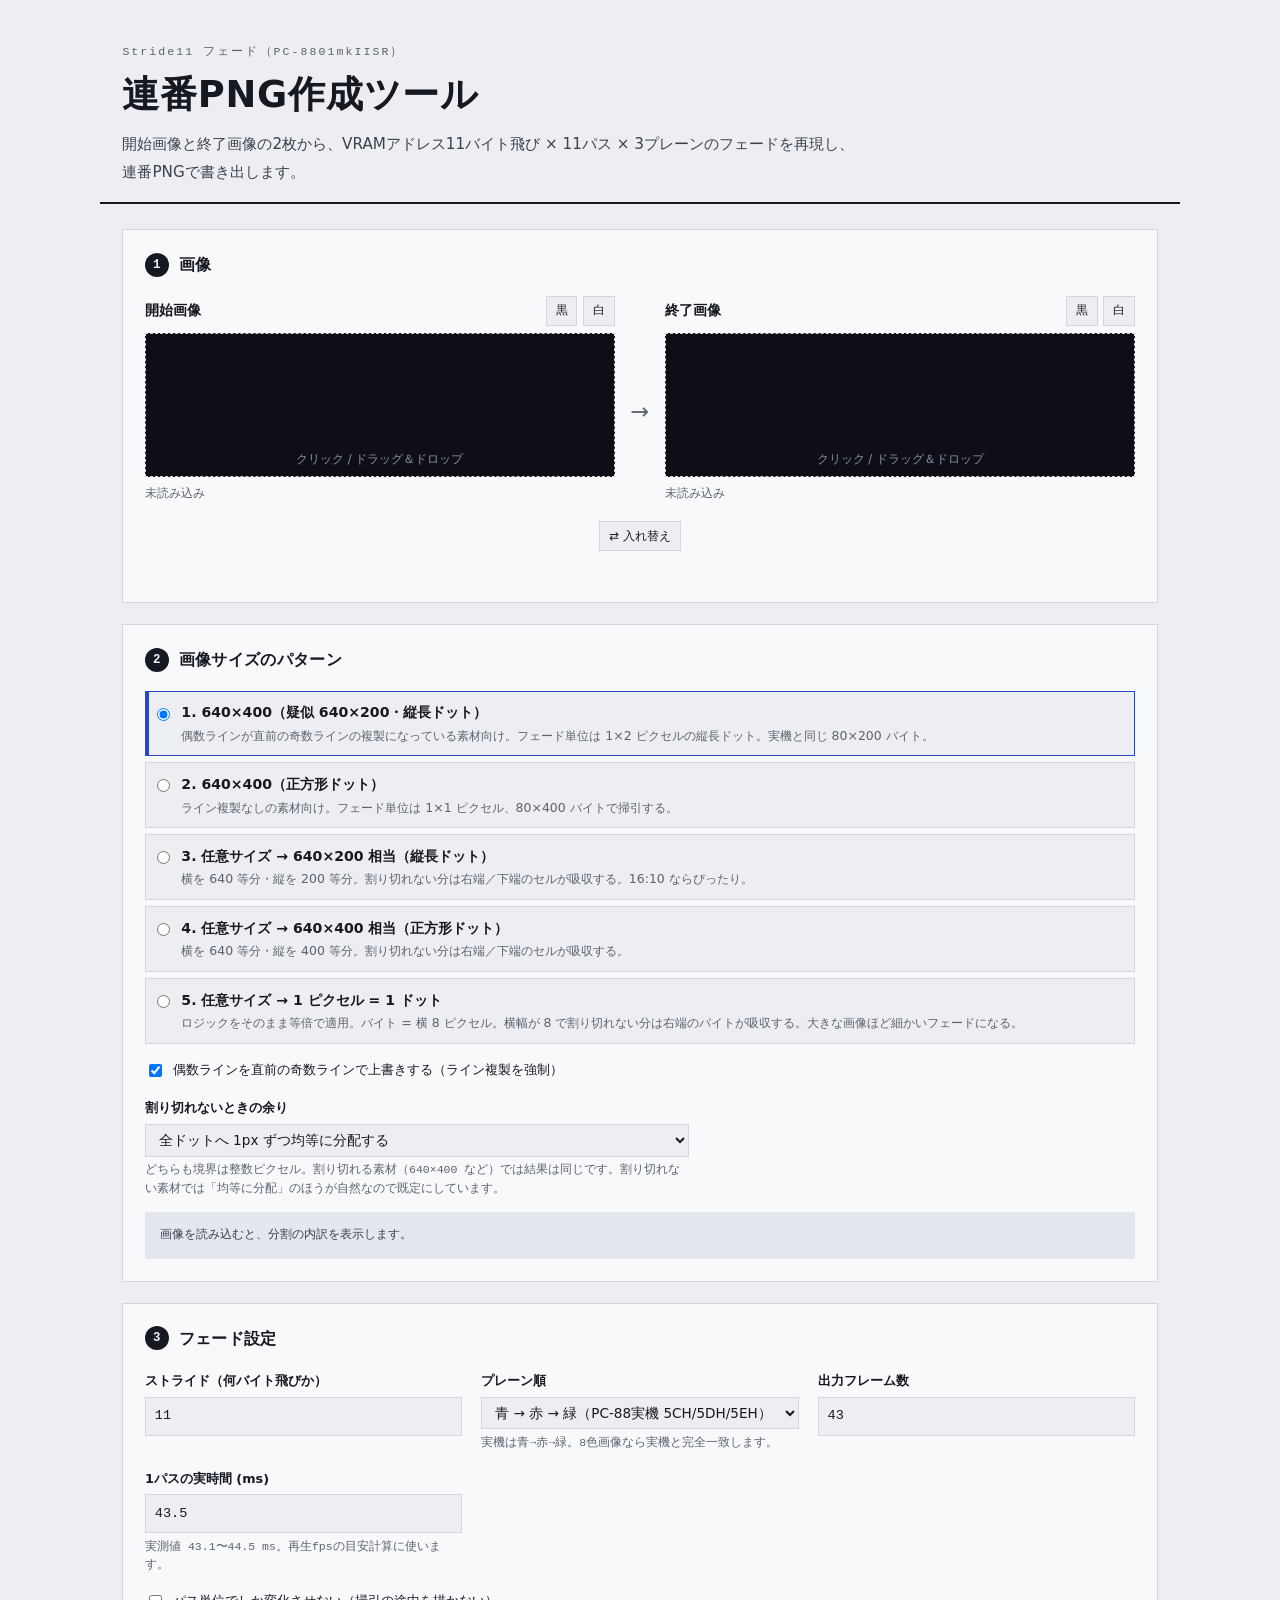
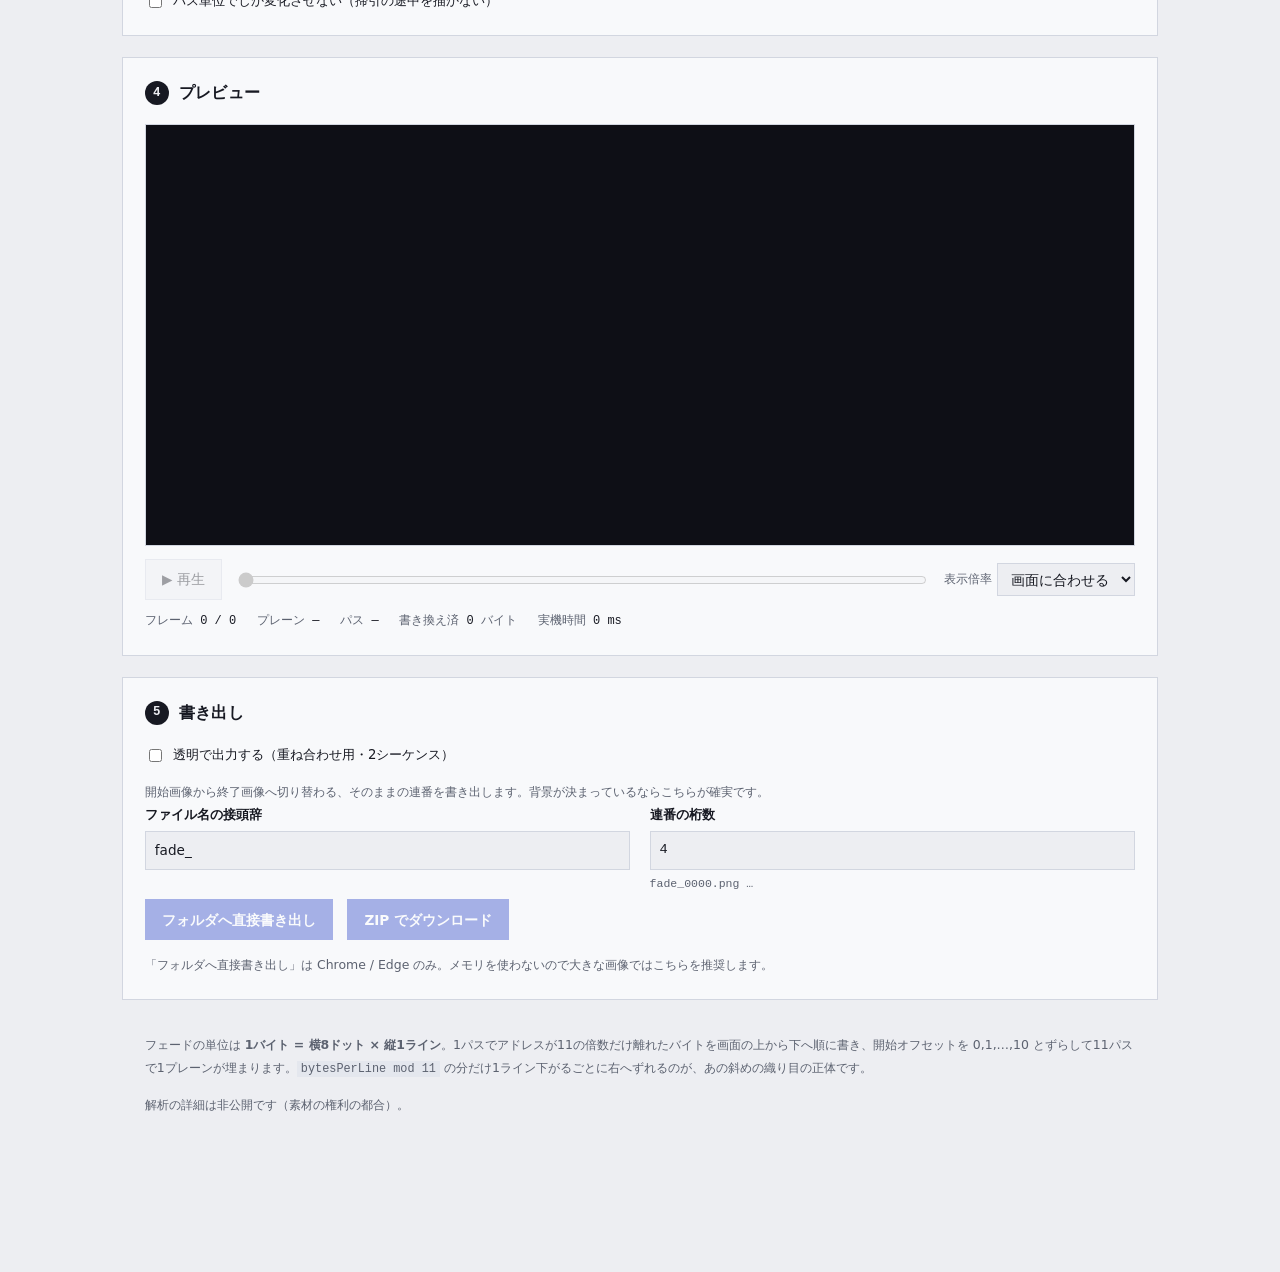
==== tools/png-sequence/index.html @ 3948e4fa "Stride11 フェード — ツール一式 PC-8801mkIISR で当時よく使われたフェード演出（アドレスを11バイト飛びに書き込む インターリーブ × 11パス × 3プレーン）を、いまの道具" ====
<!DOCTYPE html>
<html lang="ja">
<head>
<meta charset="utf-8">
<meta name="viewport" content="width=device-width,initial-scale=1">
<title>連番PNG作成ツール — Stride11 フェード</title>
<link rel="stylesheet" href="style.css">
</head>
<body>

<header class="mast">
  <div class="kicker">Stride11 フェード（PC-8801mkIISR）</div>
  <h1>連番PNG作成ツール</h1>
  <p class="dek">開始画像と終了画像の2枚から、VRAMアドレス11バイト飛び × 11パス × 3プレーンのフェードを再現し、連番PNGで書き出します。</p>
</header>

<main>

<!-- ================= 1. 画像 ================= -->
<section class="card">
  <h2><span class="step">1</span>画像</h2>
  <div class="slots">
    <div class="slot" id="slotA">
      <div class="slot-head">
        <span class="slot-title" id="slotTitleA">開始画像</span>
        <div class="slot-btns">
          <button type="button" data-fill="A" data-color="#000000" class="mini">黒</button>
          <button type="button" data-fill="A" data-color="#ffffff" class="mini">白</button>
        </div>
      </div>
      <label class="drop" for="fileA" id="dropA">
        <canvas class="thumb" id="thumbA" width="16" height="10"></canvas>
        <span class="drop-hint">クリック / ドラッグ＆ドロップ</span>
      </label>
      <input type="file" id="fileA" accept="image/*" hidden>
      <div class="slot-meta" id="metaA">未読み込み</div>
    </div>

    <div class="arrow" aria-hidden="true">→</div>

    <div class="slot" id="slotB">
      <div class="slot-head">
        <span class="slot-title">終了画像</span>
        <div class="slot-btns">
          <button type="button" data-fill="B" data-color="#000000" class="mini">黒</button>
          <button type="button" data-fill="B" data-color="#ffffff" class="mini">白</button>
        </div>
      </div>
      <label class="drop" for="fileB" id="dropB">
        <canvas class="thumb" id="thumbB" width="16" height="10"></canvas>
        <span class="drop-hint">クリック / ドラッグ＆ドロップ</span>
      </label>
      <input type="file" id="fileB" accept="image/*" hidden>
      <div class="slot-meta" id="metaB">未読み込み</div>
    </div>

    <div class="swap">
      <button type="button" id="btnSwap" class="mini">⇄ 入れ替え</button>
    </div>
  </div>
  <p class="msg" id="msgImages"></p>
</section>

<!-- ================= 2. パターン ================= -->
<section class="card">
  <h2><span class="step">2</span>画像サイズのパターン</h2>
  <div class="patterns" id="patterns"></div>
  <label class="check" id="dupLineWrap" hidden>
    <input type="checkbox" id="dupLine" checked>
    偶数ラインを直前の奇数ラインで上書きする（ライン複製を強制）
  </label>
  <label class="field inline" id="remModeWrap">
    <span>割り切れないときの余り</span>
    <select id="remMode">
      <option value="even" selected>全ドットへ 1px ずつ均等に分配する</option>
      <option value="edge">右端・下端のドットが吸収する</option>
    </select>
    <em>どちらも境界は整数ピクセル。割り切れる素材（640×400 など）では結果は同じです。割り切れない素材では「均等に分配」のほうが自然なので既定にしています。</em>
  </label>
  <div class="geo" id="geo">画像を読み込むと、分割の内訳を表示します。</div>
</section>

<!-- ================= 3. フェード設定 ================= -->
<section class="card">
  <h2><span class="step">3</span>フェード設定</h2>
  <div class="grid-opts">
    <label class="field">
      <span>ストライド（何バイト飛びか）</span>
      <input type="number" id="stride" value="11" min="1" max="255" step="1">
      <em id="strideHint"></em>
    </label>
    <label class="field">
      <span>プレーン順</span>
      <select id="planeOrder">
        <option value="brg" selected>青 → 赤 → 緑（PC-88実機 5CH/5DH/5EH）</option>
        <option value="grb">緑 → 赤 → 青（逆順）</option>
        <option value="rgb">赤 → 緑 → 青</option>
        <option value="all">3プレーン同時（11パスで完了）</option>
      </select>
      <em>実機は青→赤→緑。8色画像なら実機と完全一致します。</em>
    </label>
    <label class="field">
      <span>出力フレーム数</span>
      <input type="number" id="frames" value="43" min="2" max="2000" step="1">
      <em id="framesHint"></em>
    </label>
    <label class="field">
      <span>1パスの実時間 (ms)</span>
      <input type="number" id="msPass" value="43.5" min="1" max="10000" step="0.1">
      <em>実測値 43.1〜44.5 ms。再生fpsの目安計算に使います。</em>
    </label>
  </div>
  <label class="check">
    <input type="checkbox" id="snapPass">
    パス単位でしか変化させない（掃引の途中を描かない）
  </label>
</section>

<!-- ================= 4. プレビュー ================= -->
<section class="card">
  <h2><span class="step">4</span>プレビュー</h2>
  <div class="screen"><canvas id="preview" width="640" height="400"></canvas></div>
  <div class="ctl">
    <button type="button" id="btnPlay" disabled>▶ 再生</button>
    <input type="range" id="scrub" min="0" max="1000" value="0" step="1" disabled aria-label="進行">
    <label class="lab">表示倍率
      <select id="zoom">
        <option value="0">画面に合わせる</option>
        <option value="1">100%</option>
        <option value="2">200%</option>
      </select>
    </label>
  </div>
  <div class="readout">
    <span>フレーム <b id="roFrame">0 / 0</b></span>
    <span>プレーン <b id="roPlane">—</b></span>
    <span>パス <b id="roPass">—</b></span>
    <span>書き換え済 <b id="roBytes">0</b> バイト</span>
    <span>実機時間 <b id="roMs">0 ms</b></span>
  </div>
</section>

<!-- ================= 5. 書き出し ================= -->
<section class="card">
  <h2><span class="step">5</span>書き出し</h2>
  <label class="check">
    <input type="checkbox" id="transparent">
    透明で出力する（重ね合わせ用・2シーケンス）
  </label>
  <p class="msg" id="msgTrans"></p>
  <div class="grid-opts">
    <label class="field">
      <span>ファイル名の接頭辞</span>
      <input type="text" id="prefix" value="fade_">
    </label>
    <label class="field">
      <span>連番の桁数</span>
      <input type="number" id="digits" value="4" min="1" max="8" step="1">
      <em id="nameHint">fade_0000.png …</em>
    </label>
  </div>
  <div class="ctl export">
    <button type="button" id="btnDir" disabled>フォルダへ直接書き出し</button>
    <button type="button" id="btnZip" disabled>ZIP でダウンロード</button>
    <button type="button" id="btnStop" hidden>中止</button>
  </div>
  <p class="msg" id="msgExport">「フォルダへ直接書き出し」は Chrome / Edge のみ。メモリを使わないので大きな画像ではこちらを推奨します。</p>
  <div class="progress" id="progWrap" hidden>
    <div class="bar"><div class="bar-in" id="progBar"></div></div>
    <div class="progress-label" id="progLabel"></div>
  </div>
</section>

<footer>
  <p>フェードの単位は <b>1バイト = 横8ドット × 縦1ライン</b>。1パスでアドレスが11の倍数だけ離れたバイトを画面の上から下へ順に書き、開始オフセットを 0,1,…,10 とずらして11パスで1プレーンが埋まります。<code>bytesPerLine mod 11</code> の分だけ1ライン下がるごとに右へずれるのが、あの斜めの織り目の正体です。</p>
  <p>解析の詳細は非公開です（素材の権利の都合）。</p>
</footer>

</main>
<script src="app.js"></script>
</body>
</html>
---- tools/png-sequence/style.css ----
/* ------------------------------------------------------------------ *
 *  連番PNG作成ツール — Stride11 フェード
 * ------------------------------------------------------------------ */
:root{
  --ground:#EDEEF2; --surface:#F8F9FB; --sunken:#E4E7EE; --inset:#0E0F16;
  --ink:#171922; --ink-2:#3B404F; --muted:#5C6270;
  --rule:#D2D6E0; --rule-soft:#E4E7EE;
  --accent:#2A46C8; --accent-ink:#FFFFFF;
  --ok:#1E7F45; --warn:#B0521B; --err:#C42B2B;
}
@media (prefers-color-scheme:dark){
  :root{
    --ground:#0E0F16; --surface:#171925; --sunken:#12141E; --inset:#07080D;
    --ink:#E2E5EE; --ink-2:#B7BDCC; --muted:#8B92A6;
    --rule:#282D3D; --rule-soft:#1E2230;
    --accent:#6E86FF; --accent-ink:#0B0D14;
    --ok:#46D982; --warn:#E0A165; --err:#FF5C5C;
  }
}
*{box-sizing:border-box}
html{-webkit-text-size-adjust:100%}
body{
  margin:0; background:var(--ground); color:var(--ink);
  font-family:"Zen Kaku Gothic New","Hiragino Sans","Yu Gothic UI","Meiryo",system-ui,sans-serif;
  font-size:15px; line-height:1.8;
}
code,.mono,.readout,.geo,em,.slot-meta,.progress-label{
  font-family:ui-monospace,"Consolas","M PLUS 1 Code",monospace;
}

/* ---------- masthead ---------- */
.mast{max-width:1080px;margin:0 auto;padding:2.6rem 1.4rem 1rem;border-bottom:2px solid var(--ink)}
.kicker{font-family:ui-monospace,Consolas,monospace;font-size:.72rem;letter-spacing:.18em;color:var(--muted)}
h1{margin:.5rem 0 0;font-size:clamp(1.6rem,4vw,2.3rem);letter-spacing:.02em;line-height:1.35}
.dek{margin:.7rem 0 0;max-width:46rem;color:var(--ink-2);font-size:.95rem}

main{max-width:1080px;margin:0 auto;padding:1.6rem 1.4rem 5rem;display:flex;flex-direction:column;gap:1.3rem}

/* ---------- card ---------- */
.card{background:var(--surface);border:1px solid var(--rule);padding:1.25rem 1.35rem 1.4rem}
.card h2{margin:0 0 1rem;font-size:1.02rem;display:flex;align-items:center;gap:.6rem;letter-spacing:.02em}
.step{
  display:inline-grid;place-items:center;width:1.5rem;height:1.5rem;flex:0 0 auto;
  background:var(--ink);color:var(--ground);border-radius:50%;
  font-family:ui-monospace,Consolas,monospace;font-size:.78rem;line-height:1;
}

/* ---------- image slots ---------- */
.slots{display:grid;grid-template-columns:1fr auto 1fr;gap:1rem;align-items:start}
.arrow{align-self:center;color:var(--muted);font-size:1.4rem;padding-top:1.4rem}
.swap{grid-column:1/-1;display:flex;justify-content:center}
.slot-head{display:flex;justify-content:space-between;align-items:center;gap:.6rem;margin-bottom:.45rem}
.slot-title{font-weight:700;font-size:.9rem}
.slot-btns{display:flex;gap:.35rem}
.drop{
  display:grid;place-items:center;gap:.5rem;position:relative;
  background:var(--inset);border:1px dashed var(--rule);min-height:9rem;padding:.6rem;cursor:pointer;
}
.drop.over{border-color:var(--accent);border-style:solid}
.drop .thumb{max-width:100%;max-height:11rem;image-rendering:pixelated;display:block}
.drop .drop-hint{position:absolute;bottom:.4rem;font-size:.72rem;color:#8B92A6;pointer-events:none}
.drop.filled .drop-hint{display:none}
.slot-meta{margin-top:.4rem;font-size:.74rem;color:var(--muted)}

/* ---------- patterns ---------- */
.patterns{display:flex;flex-direction:column;gap:.4rem}
.pat{display:flex;gap:.7rem;align-items:flex-start;padding:.55rem .7rem;border:1px solid var(--rule);background:var(--ground);cursor:pointer}
.pat:hover{border-color:var(--ink-2)}
.pat input{margin:.45rem 0 0}
.pat.sel{border-color:var(--accent);box-shadow:inset 3px 0 0 var(--accent)}
.pat.bad{opacity:.45}
.pat b{font-size:.88rem;display:block}
.pat span{font-size:.78rem;color:var(--muted);line-height:1.65;display:block}
.geo{margin-top:.9rem;padding:.7rem .85rem;background:var(--sunken);border:1px solid var(--rule-soft);font-size:.76rem;color:var(--ink-2);white-space:pre-wrap}

/* ---------- fields ---------- */
.grid-opts{display:grid;grid-template-columns:repeat(auto-fit,minmax(15rem,1fr));gap:.9rem 1.2rem}
.field{display:flex;flex-direction:column;gap:.28rem}
.field>span{font-size:.8rem;font-weight:700}
.field em{font-style:normal;font-size:.72rem;color:var(--muted);line-height:1.6}
input[type=text],input[type=number],select{
  font:inherit;font-size:.85rem;padding:.4rem .55rem;color:var(--ink);
  background:var(--ground);border:1px solid var(--rule);border-radius:0;
}
input[type=number]{font-family:ui-monospace,Consolas,monospace}
.check{display:flex;align-items:center;gap:.5rem;margin-top:.9rem;font-size:.83rem;cursor:pointer}

button{
  font:inherit;font-size:.85rem;padding:.45rem 1rem;cursor:pointer;
  color:var(--ink);background:var(--ground);border:1px solid var(--rule);border-radius:0;
}
button:hover:not(:disabled){border-color:var(--ink-2)}
button:disabled{opacity:.4;cursor:not-allowed}
button.mini{font-size:.74rem;padding:.22rem .55rem}
#btnZip,#btnDir{background:var(--accent);color:var(--accent-ink);border-color:var(--accent);font-weight:700}
#btnZip:hover:not(:disabled),#btnDir:hover:not(:disabled){filter:brightness(1.12)}
#btnStop{border-color:var(--err);color:var(--err)}
:focus-visible{outline:2px solid var(--accent);outline-offset:2px}

/* ---------- preview ---------- */
.screen{background:var(--inset);border:1px solid var(--rule);padding:10px;overflow:auto;max-height:70vh}
.screen canvas{display:block;margin:0 auto;image-rendering:pixelated;max-width:100%;height:auto}
.ctl{display:flex;flex-wrap:wrap;gap:.6rem .9rem;align-items:center;margin-top:.85rem}
.ctl.export{margin-top:.4rem}
.ctl input[type=range]{flex:1 1 14rem;min-width:10rem;accent-color:var(--accent)}
.lab{font-size:.76rem;color:var(--muted);display:inline-flex;align-items:center;gap:.35rem}
.readout{display:flex;flex-wrap:wrap;gap:.2rem 1.3rem;margin-top:.7rem;font-size:.75rem;color:var(--muted);font-variant-numeric:tabular-nums}
.readout b{color:var(--ink);font-weight:500}

/* ---------- messages / progress ---------- */
.msg{margin:.85rem 0 0;font-size:.78rem;color:var(--muted);min-height:1.2em}
.msg.ok{color:var(--ok)} .msg.warn{color:var(--warn)} .msg.err{color:var(--err)}
.progress{margin-top:.9rem}
.bar{height:.5rem;background:var(--sunken);border:1px solid var(--rule-soft);overflow:hidden}
.bar-in{height:100%;width:0;background:var(--accent);transition:width .12s linear}
.progress-label{margin-top:.35rem;font-size:.75rem;color:var(--muted)}

footer{max-width:1080px;margin:0 auto;padding:0 1.4rem 4rem;font-size:.78rem;color:var(--muted);line-height:1.85}
footer code{background:var(--sunken);padding:.1em .35em;font-size:.95em}

@media (max-width:720px){
  .slots{grid-template-columns:1fr}
  .arrow{display:none}
}
@media (prefers-reduced-motion:reduce){*{transition:none!important}}

/* 余りモードの行 */
.field.inline{margin-top:.9rem;max-width:34rem}
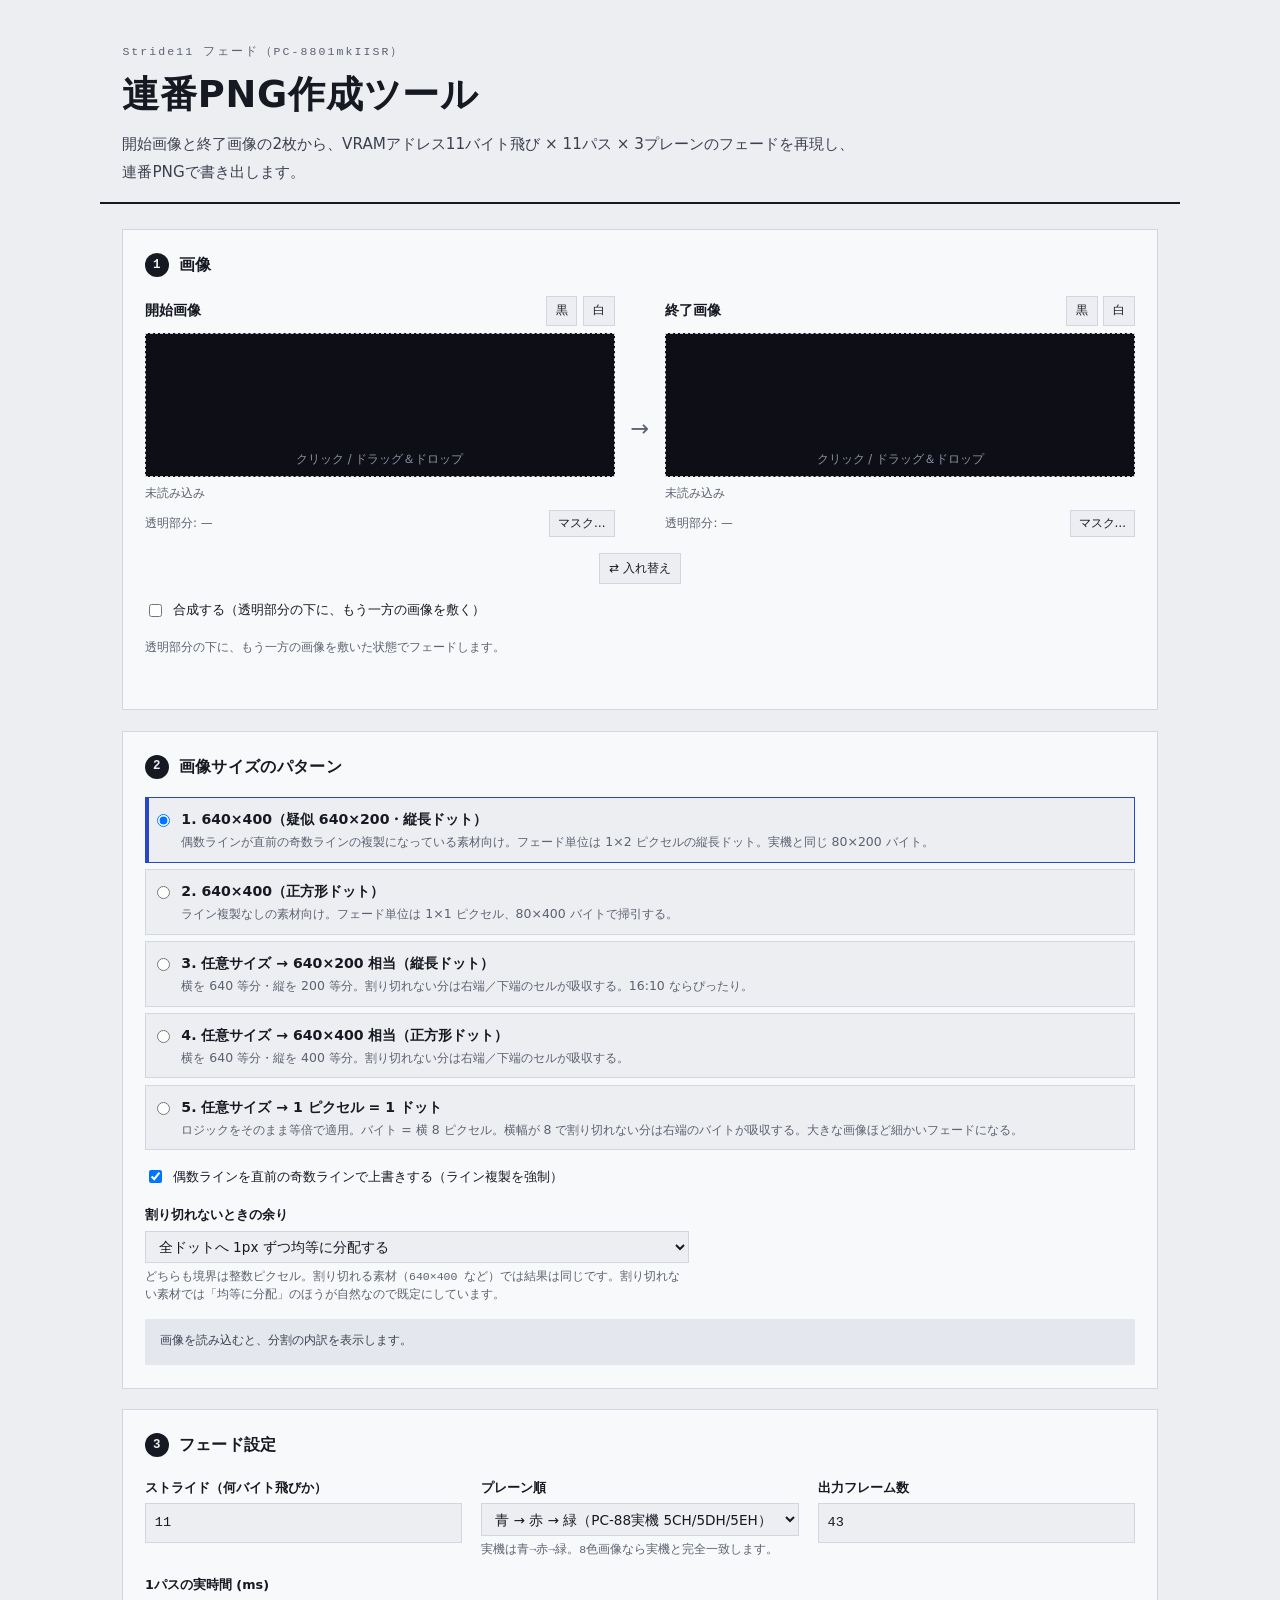
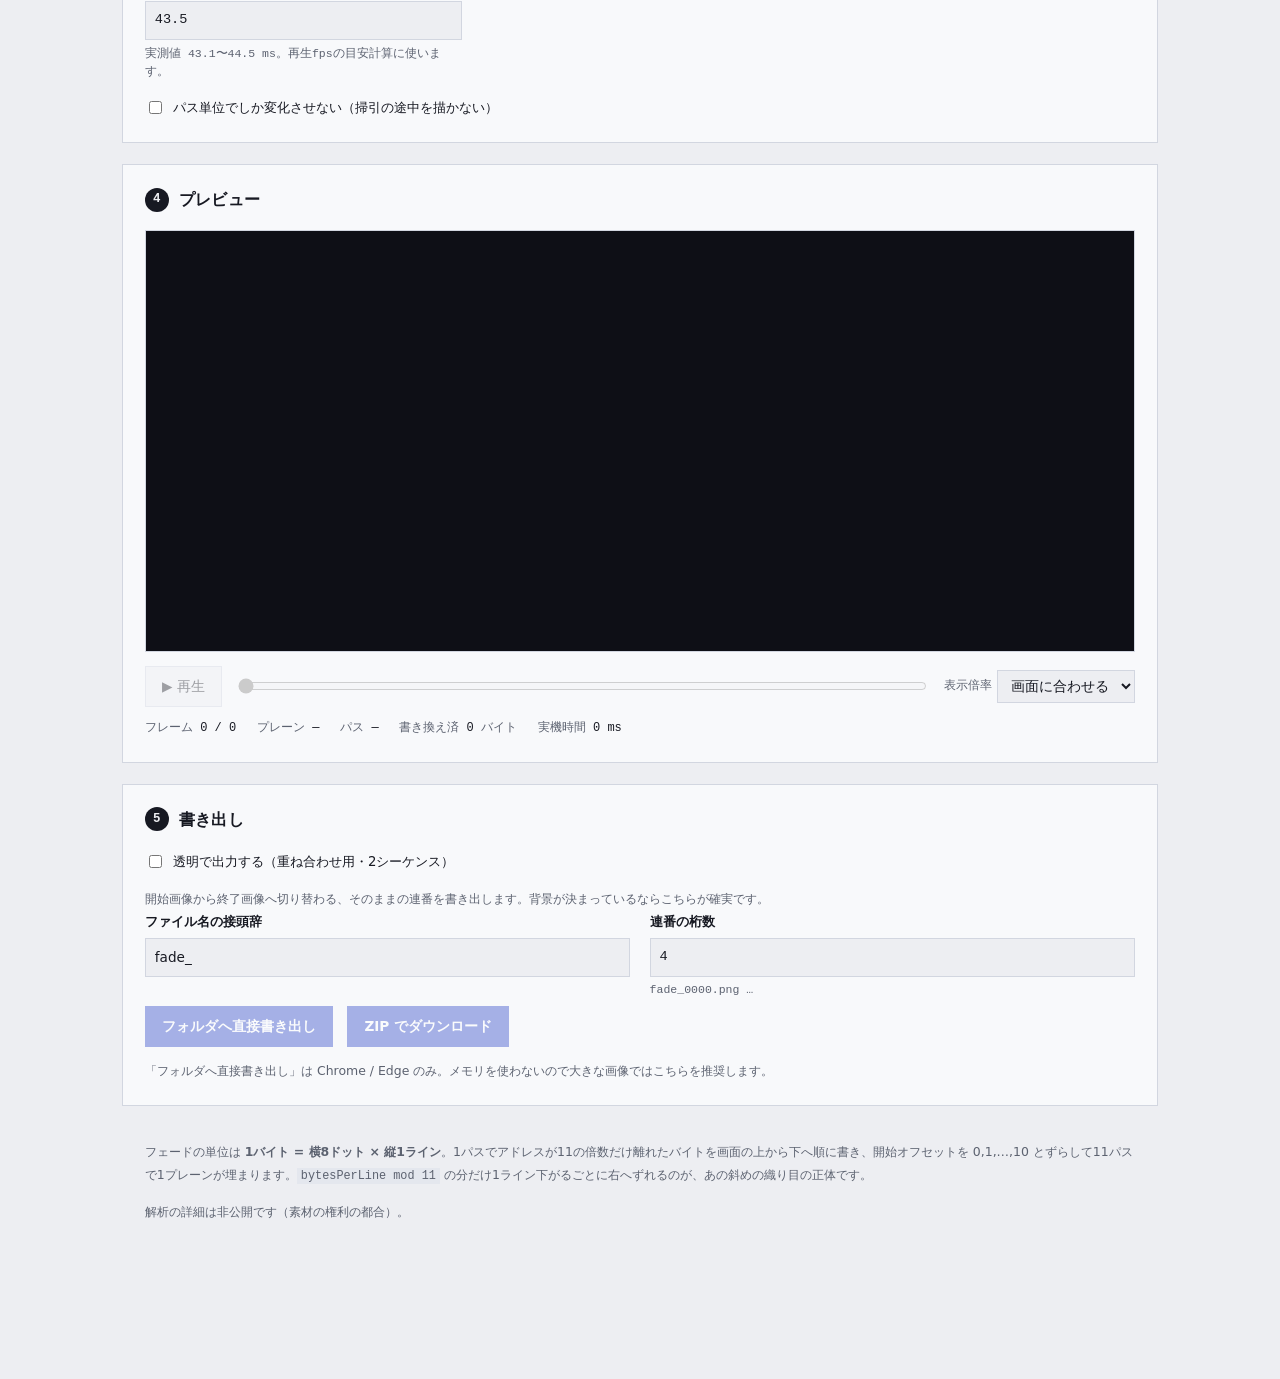
==== commit c50a61c8: "連番PNG: 透明部分を使った合成を追加する 「合成する」を入れると、透明部分の下にもう一方の画像が敷かれた状態でフェードする。    開始画像 = A×a + B×b×(1−a)   終了画像 = " ====
--- a/tools/png-sequence/index.html
+++ b/tools/png-sequence/index.html
@@ -34,6 +34,12 @@
       </label>
       <input type="file" id="fileA" accept="image/*" hidden>
       <div class="slot-meta" id="metaA">未読み込み</div>
+      <div class="alpha-row">
+        <span class="alpha-state" id="alphaStateA">透明部分: —</span>
+        <button type="button" class="mini" id="btnMaskA">マスク…</button>
+        <button type="button" class="mini" id="btnMaskClearA" hidden>✕</button>
+        <input type="file" id="fileMaskA" accept="image/*" hidden>
+      </div>
     </div>
 
     <div class="arrow" aria-hidden="true">→</div>
@@ -52,12 +58,25 @@
       </label>
       <input type="file" id="fileB" accept="image/*" hidden>
       <div class="slot-meta" id="metaB">未読み込み</div>
+      <div class="alpha-row">
+        <span class="alpha-state" id="alphaStateB">透明部分: —</span>
+        <button type="button" class="mini" id="btnMaskB">マスク…</button>
+        <button type="button" class="mini" id="btnMaskClearB" hidden>✕</button>
+        <input type="file" id="fileMaskB" accept="image/*" hidden>
+      </div>
     </div>
 
     <div class="swap">
       <button type="button" id="btnSwap" class="mini">⇄ 入れ替え</button>
     </div>
   </div>
+
+  <label class="check">
+    <input type="checkbox" id="composite">
+    合成する（透明部分の下に、もう一方の画像を敷く）
+  </label>
+  <p class="msg" id="msgComposite"></p>
+
   <p class="msg" id="msgImages"></p>
 </section>
 
--- a/tools/png-sequence/style.css
+++ b/tools/png-sequence/style.css
@@ -126,3 +126,9 @@
 
 /* 余りモードの行 */
 .field.inline{margin-top:.9rem;max-width:34rem}
+
+/* ---------- アルファ（透明部分）の行 ---------- */
+.alpha-row{display:flex;align-items:center;gap:.4rem;margin-top:.3rem;flex-wrap:wrap}
+.alpha-state{font-size:.74rem;color:var(--muted);flex:1 1 auto;min-width:8rem}
+.alpha-state.has{color:var(--ink-2)}
+.alpha-row .mini{padding:.15rem .5rem;font-size:.72rem}
